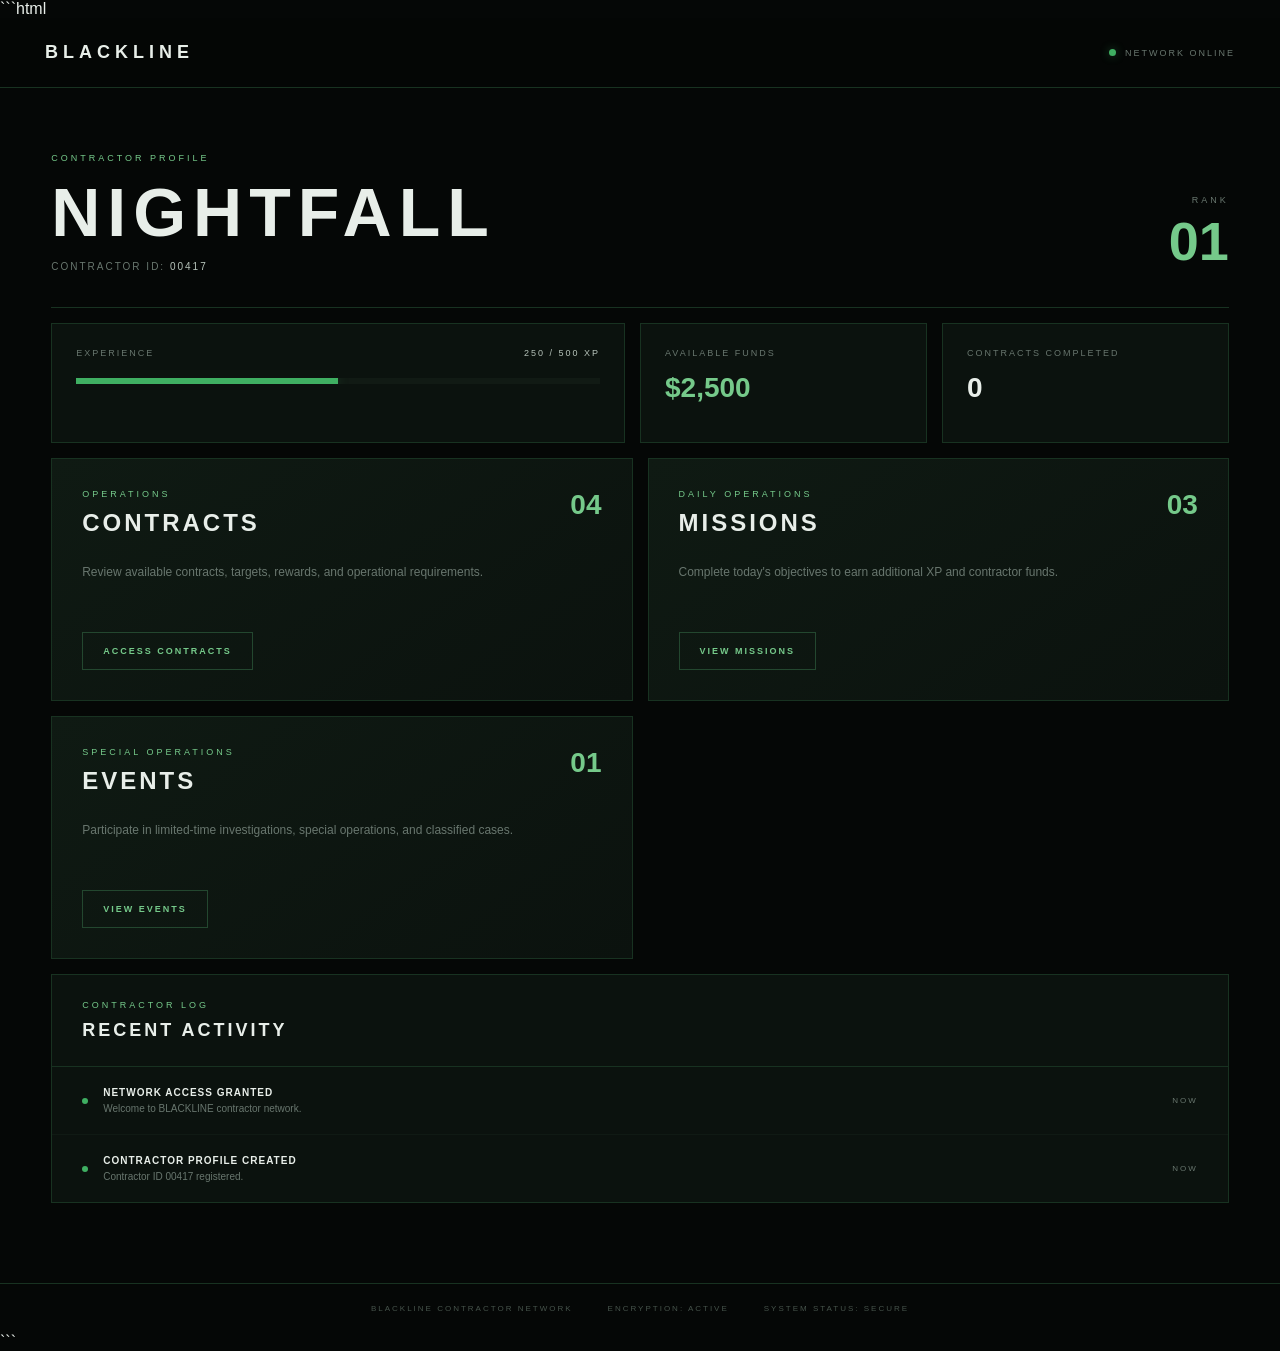
==== dashboard.html @ 9318c06d "Initial BLACKLINE project" ====
```html
<!DOCTYPE html>
<html lang="en">

<head>
    <meta charset="UTF-8">
    <meta name="viewport" content="width=device-width, initial-scale=1.0">

    <title>BLACKLINE | Dashboard</title>

    <link rel="stylesheet" href="css/dashboard.css">
</head>

<body>

    <div class="app">

        <header class="topbar">

            <div class="brand">
                BLACKLINE
            </div>

            <div class="network-status">
                <span class="status-dot"></span>
                NETWORK ONLINE
            </div>

        </header>


        <main class="dashboard">

            <!-- PLAYER HEADER -->

            <section class="player-header">

                <div>

                    <p class="eyebrow">
                        CONTRACTOR PROFILE
                    </p>

                    <h1 id="codename">
                        NIGHTFALL
                    </h1>

                    <p class="contractor-id">
                        CONTRACTOR ID:
                        <span id="contractorId">00417</span>
                    </p>

                </div>

                <div class="rank">

                    <span class="rank-label">
                        RANK
                    </span>

                    <strong id="level">
                        01
                    </strong>

                </div>

            </section>


            <!-- PLAYER STATS -->

            <section class="stats-grid">

                <div class="stat-card">

                    <div class="stat-header">

                        <span>EXPERIENCE</span>

                        <span id="xpText">
                            250 / 500 XP
                        </span>

                    </div>

                    <div class="xp-bar">

                        <div id="xpProgress"></div>

                    </div>

                </div>


                <div class="stat-card money-card">

                    <span class="stat-label">
                        AVAILABLE FUNDS
                    </span>

                    <strong id="money">
                        $2,500
                    </strong>

                </div>


                <div class="stat-card">

                    <span class="stat-label">
                        CONTRACTS COMPLETED
                    </span>

                    <strong id="contractsCompleted">
                        0
                    </strong>

                </div>

            </section>


            <!-- OPERATIONS -->

            <section class="operations-grid">

                <!-- CONTRACTS -->

                <article class="operation-card">

                    <div class="operation-top">

                        <div>

                            <p class="operation-label">
                                OPERATIONS
                            </p>

                            <h2>
                                CONTRACTS
                            </h2>

                        </div>

                        <span class="operation-count">
                            04
                        </span>

                    </div>

                    <p class="operation-description">
                        Review available contracts, targets,
                        rewards, and operational requirements.
                    </p>

                    <button
                        class="operation-button"
                        id="contractsButton"
                        type="button">

                        ACCESS CONTRACTS

                    </button>

                </article>


                <!-- DAILY MISSIONS -->

                <article class="operation-card">

                    <div class="operation-top">

                        <div>

                            <p class="operation-label">
                                DAILY OPERATIONS
                            </p>

                            <h2>
                                MISSIONS
                            </h2>

                        </div>

                        <span class="operation-count">
                            03
                        </span>

                    </div>

                    <p class="operation-description">
                        Complete today's objectives to earn
                        additional XP and contractor funds.
                    </p>

                    <button
                        class="operation-button"
                        id="dailyButton"
                        type="button">

                        VIEW MISSIONS

                    </button>

                </article>


                <!-- EVENTS -->

                <article class="operation-card">

                    <div class="operation-top">

                        <div>

                            <p class="operation-label">
                                SPECIAL OPERATIONS
                            </p>

                            <h2>
                                EVENTS
                            </h2>

                        </div>

                        <span class="operation-count">
                            01
                        </span>

                    </div>

                    <p class="operation-description">
                        Participate in limited-time investigations,
                        special operations, and classified cases.
                    </p>

                    <button
                        class="operation-button"
                        id="eventsButton"
                        type="button">

                        VIEW EVENTS

                    </button>

                </article>

            </section>


            <!-- RECENT ACTIVITY -->

            <section class="activity">

                <div class="section-heading">

                    <div>

                        <p class="operation-label">
                            CONTRACTOR LOG
                        </p>

                        <h2>
                            RECENT ACTIVITY
                        </h2>

                    </div>

                </div>


                <div class="activity-list">

                    <div class="activity-item">

                        <span class="activity-indicator"></span>

                        <div class="activity-info">

                            <strong>
                                NETWORK ACCESS GRANTED
                            </strong>

                            <span>
                                Welcome to BLACKLINE contractor network.
                            </span>

                        </div>

                        <time>
                            NOW
                        </time>

                    </div>


                    <div class="activity-item">

                        <span class="activity-indicator"></span>

                        <div class="activity-info">

                            <strong>
                                CONTRACTOR PROFILE CREATED
                            </strong>

                            <span>
                                Contractor ID 00417 registered.
                            </span>

                        </div>

                        <time>
                            NOW
                        </time>

                    </div>

                </div>

            </section>

        </main>


        <footer class="footer">

            <span>
                BLACKLINE CONTRACTOR NETWORK
            </span>

            <span>
                ENCRYPTION: ACTIVE
            </span>

            <span>
                SYSTEM STATUS: SECURE
            </span>

        </footer>

    </div>


    <script src="js/dashboard.js"></script>

</body>

</html>
```
---- css/dashboard.css ----
* {
    margin: 0;
    padding: 0;
    box-sizing: border-box;
}

:root {
    --black: #050706;
    --black-light: #080c09;
    --panel: #0b120e;
    --panel-light: #0f1a13;

    --border: #183221;
    --border-light: #23472f;

    --green-dark: #174428;
    --green: #286b3e;
    --green-bright: #3faf62;
    --green-light: #75c98a;

    --white: #e8eee9;
    --text: #b6c3ba;
    --muted: #68766e;

    --danger: #8f4545;
}

html {
    background: var(--black);
}

body {
    background: var(--black);
    color: var(--white);

    font-family:
        Arial,
        Helvetica,
        sans-serif;

    min-height: 100vh;
}

button {
    font-family: inherit;
}

.app {
    min-height: 100vh;

    display: flex;
    flex-direction: column;
}


/* =========================
   TOP BAR
========================= */

.topbar {
    height: 70px;

    display: flex;
    align-items: center;
    justify-content: space-between;

    padding: 0 45px;

    border-bottom: 1px solid var(--border);

    background: rgba(5, 7, 6, 0.95);
}

.brand {
    font-size: 18px;
    font-weight: 800;

    letter-spacing: 5px;

    color: var(--white);
}

.network-status {
    display: flex;
    align-items: center;

    gap: 9px;

    color: var(--muted);

    font-size: 9px;
    letter-spacing: 2px;
}

.status-dot {
    width: 7px;
    height: 7px;

    border-radius: 50%;

    background: var(--green-bright);

    box-shadow:
        0 0 10px rgba(63, 175, 98, 0.45);
}


/* =========================
   DASHBOARD
========================= */

.dashboard {
    width: min(1200px, 92%);

    margin: 0 auto;

    padding: 65px 0 80px;

    flex: 1;
}


/* =========================
   PLAYER HEADER
========================= */

.player-header {
    display: flex;

    align-items: flex-end;

    justify-content: space-between;

    padding-bottom: 35px;

    border-bottom: 1px solid var(--border);
}

.eyebrow,
.operation-label {
    color: var(--green-light);

    font-size: 9px;

    letter-spacing: 3px;

    margin-bottom: 10px;
}

.player-header h1 {
    font-size: clamp(40px, 6vw, 68px);

    font-weight: 800;

    letter-spacing: 7px;
}

.contractor-id {
    margin-top: 10px;

    color: var(--muted);

    font-size: 10px;

    letter-spacing: 2px;
}

.contractor-id span {
    color: var(--text);
}

.rank {
    text-align: right;
}

.rank-label {
    display: block;

    color: var(--muted);

    font-size: 9px;

    letter-spacing: 3px;

    margin-bottom: 5px;
}

.rank strong {
    font-size: 54px;

    color: var(--green-light);

    font-weight: 700;
}


/* =========================
   STATS
========================= */

.stats-grid {
    display: grid;

    grid-template-columns:
        2fr
        1fr
        1fr;

    gap: 15px;

    margin-top: 15px;
}

.stat-card {
    min-height: 120px;

    padding: 24px;

    background: var(--panel);

    border: 1px solid var(--border);

    transition:
        border-color 0.25s ease,
        background 0.25s ease;
}

.stat-card:hover {
    border-color: var(--border-light);

    background: var(--panel-light);
}

.stat-header {
    display: flex;

    justify-content: space-between;

    gap: 20px;

    color: var(--muted);

    font-size: 9px;

    letter-spacing: 2px;

    margin-bottom: 20px;
}

#xpText {
    color: var(--text);
}

.xp-bar {
    width: 100%;

    height: 6px;

    background: #111a14;

    overflow: hidden;
}

#xpProgress {
    width: 50%;

    height: 100%;

    background: var(--green-bright);

    box-shadow:
        0 0 12px rgba(63, 175, 98, 0.25);

    transition: width 0.5s ease;
}

.stat-label {
    display: block;

    color: var(--muted);

    font-size: 9px;

    letter-spacing: 2px;

    margin-bottom: 14px;
}

.stat-card strong {
    font-size: 28px;

    font-weight: 600;

    color: var(--white);
}

.money-card strong {
    color: var(--green-light);
}


/* =========================
   OPERATIONS
========================= */

.operations-grid {
    display: grid;

    grid-template-columns: 1fr 1fr;

    gap: 15px;

    margin-top: 15px;
}

.operation-card {
    padding: 30px;

    background:
        linear-gradient(
            145deg,
            var(--panel-light),
            var(--panel)
        );

    border: 1px solid var(--border);

    transition:
        transform 0.25s ease,
        border-color 0.25s ease;
}

.operation-card:hover {
    transform: translateY(-3px);

    border-color: var(--green);
}

.operation-top {
    display: flex;

    align-items: flex-start;

    justify-content: space-between;
}

.operation-card h2 {
    font-size: 24px;

    letter-spacing: 3px;

    font-weight: 700;
}

.operation-count {
    color: var(--green-light);

    font-size: 28px;

    font-weight: 700;
}

.operation-description {
    color: var(--muted);

    font-size: 12px;

    line-height: 1.7;

    max-width: 450px;

    margin-top: 25px;

    min-height: 42px;
}

.operation-button {
    margin-top: 28px;

    padding: 13px 20px;

    background: transparent;

    color: var(--green-light);

    border: 1px solid var(--border-light);

    font-size: 9px;

    font-weight: 700;

    letter-spacing: 2px;

    cursor: pointer;

    transition:
        background 0.25s ease,
        border-color 0.25s ease,
        color 0.25s ease;
}

.operation-button:hover {
    background: var(--green-dark);

    border-color: var(--green-bright);

    color: var(--white);
}


/* =========================
   ACTIVITY
========================= */

.activity {
    margin-top: 15px;

    border: 1px solid var(--border);

    background: var(--panel);
}

.section-heading {
    padding: 25px 30px;

    border-bottom: 1px solid var(--border);
}

.section-heading h2 {
    font-size: 18px;

    letter-spacing: 3px;
}

.activity-list {
    display: flex;

    flex-direction: column;
}

.activity-item {
    display: grid;

    grid-template-columns:
        auto
        1fr
        auto;

    align-items: center;

    gap: 15px;

    padding: 20px 30px;

    border-bottom: 1px solid #101a14;
}

.activity-item:last-child {
    border-bottom: none;
}

.activity-indicator {
    width: 6px;
    height: 6px;

    border-radius: 50%;

    background: var(--green-bright);
}

.activity-info {
    display: flex;

    flex-direction: column;

    gap: 5px;
}

.activity-info strong {
    font-size: 10px;

    letter-spacing: 1px;
}

.activity-info span {
    color: var(--muted);

    font-size: 10px;
}

.activity-item time {
    color: var(--muted);

    font-size: 8px;

    letter-spacing: 2px;
}


/* =========================
   FOOTER
========================= */

.footer {
    display: flex;

    justify-content: center;

    gap: 35px;

    padding: 20px 30px;

    border-top: 1px solid var(--border);

    color: #46534b;

    font-size: 8px;

    letter-spacing: 2px;
}


/* =========================
   RESPONSIVE
========================= */

@media (max-width: 850px) {

    .stats-grid {
        grid-template-columns: 1fr 1fr;
    }

    .stat-card:first-child {
        grid-column: 1 / -1;
    }

    .operations-grid {
        grid-template-columns: 1fr;
    }
}


@media (max-width: 600px) {

    .topbar {
        padding: 0 20px;
    }

    .dashboard {
        width: 90%;

        padding-top: 40px;
    }

    .player-header {
        align-items: flex-start;
    }

    .rank strong {
        font-size: 40px;
    }

    .player-header h1 {
        font-size: 36px;

        letter-spacing: 4px;
    }

    .stats-grid {
        grid-template-columns: 1fr;
    }

    .stat-card:first-child {
        grid-column: auto;
    }

    .footer {
        flex-direction: column;

        align-items: center;

        gap: 10px;
    }
}
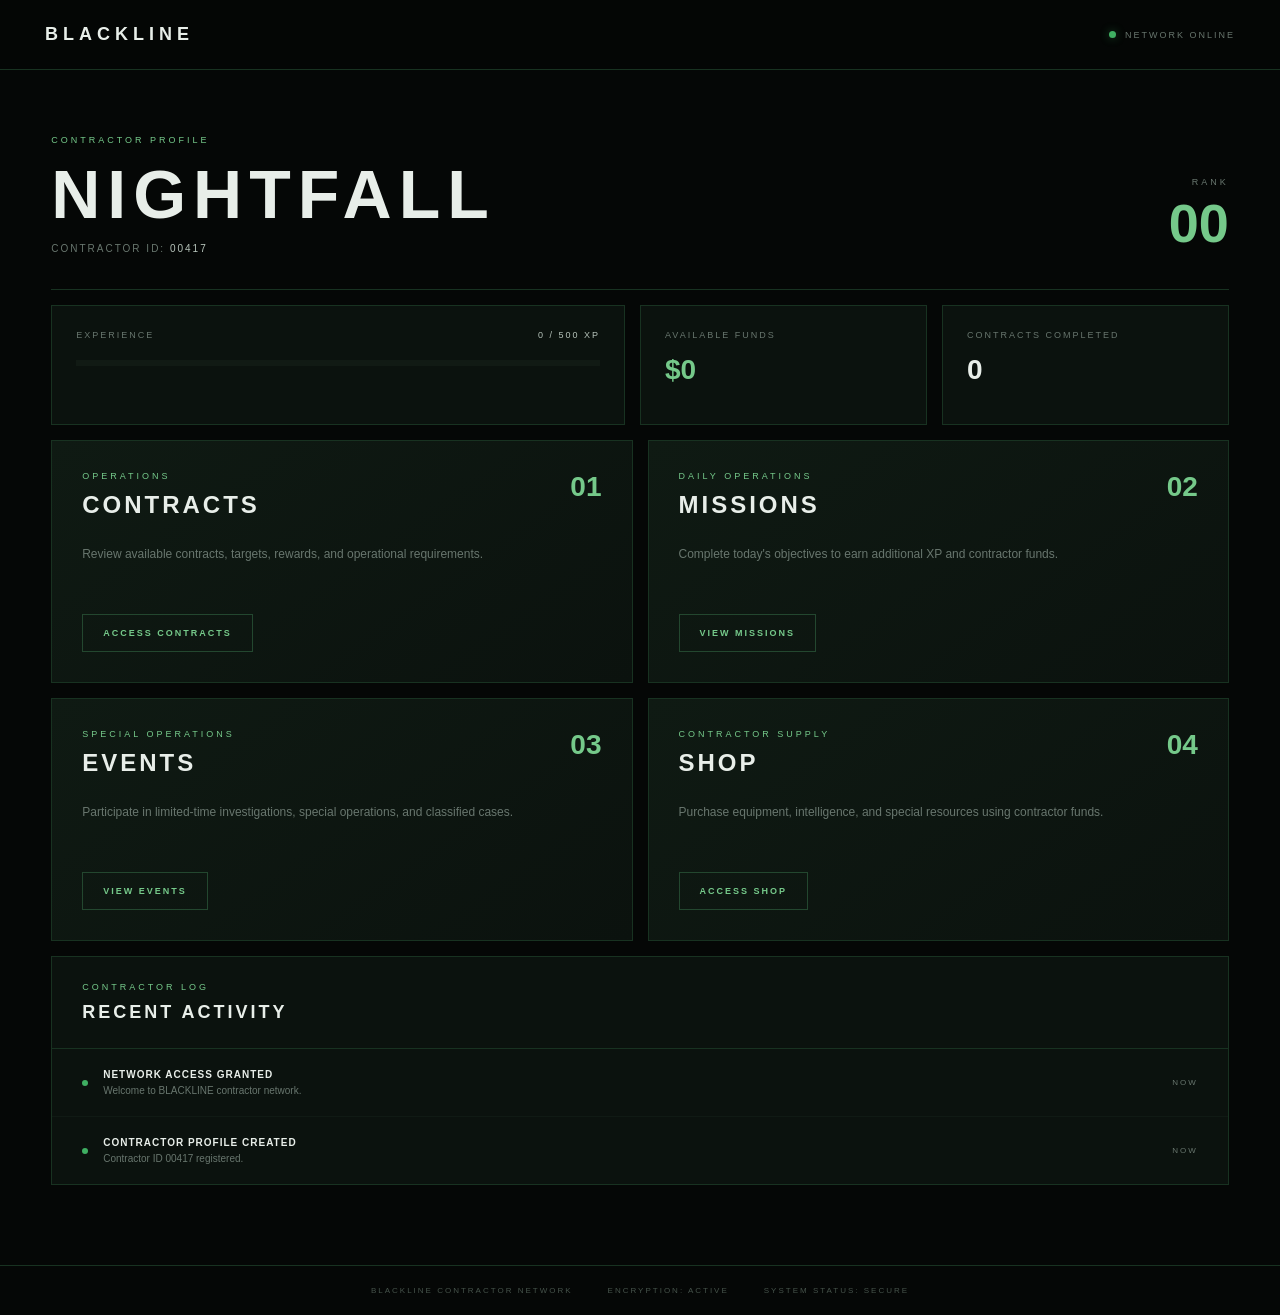
==== commit cc5040ad: "Add player progression and contract system" ====
--- a/dashboard.html
+++ b/dashboard.html
@@ -1,19 +1,32 @@
-```html
 <!DOCTYPE html>
 <html lang="en">
 
 <head>
+
     <meta charset="UTF-8">
-    <meta name="viewport" content="width=device-width, initial-scale=1.0">
+
+    <meta
+        name="viewport"
+        content="width=device-width, initial-scale=1.0"
+    >
 
     <title>BLACKLINE | Dashboard</title>
 
-    <link rel="stylesheet" href="css/dashboard.css">
+    <link
+        rel="stylesheet"
+        href="css/dashboard.css"
+    >
+
 </head>
 
 <body>
 
     <div class="app">
+
+
+        <!-- ========================================
+             TOP BAR
+        ======================================== -->
 
         <header class="topbar">
 
@@ -22,16 +35,26 @@
             </div>
 
             <div class="network-status">
+
                 <span class="status-dot"></span>
+
                 NETWORK ONLINE
+
             </div>
 
         </header>
 
 
+        <!-- ========================================
+             DASHBOARD
+        ======================================== -->
+
         <main class="dashboard">
 
-            <!-- PLAYER HEADER -->
+
+            <!-- ====================================
+                 PLAYER HEADER
+            ==================================== -->
 
             <section class="player-header">
 
@@ -46,11 +69,17 @@
                     </h1>
 
                     <p class="contractor-id">
+
                         CONTRACTOR ID:
-                        <span id="contractorId">00417</span>
-                    </p>
-
-                </div>
+
+                        <span id="contractorId">
+                            00417
+                        </span>
+
+                    </p>
+
+                </div>
+
 
                 <div class="rank">
 
@@ -59,7 +88,7 @@
                     </span>
 
                     <strong id="level">
-                        01
+                        00
                     </strong>
 
                 </div>
@@ -67,21 +96,29 @@
             </section>
 
 
-            <!-- PLAYER STATS -->
+            <!-- ====================================
+                 PLAYER STATS
+            ==================================== -->
 
             <section class="stats-grid">
 
+
+                <!-- EXPERIENCE -->
+
                 <div class="stat-card">
 
                     <div class="stat-header">
 
-                        <span>EXPERIENCE</span>
+                        <span>
+                            EXPERIENCE
+                        </span>
 
                         <span id="xpText">
-                            250 / 500 XP
-                        </span>
-
-                    </div>
+                            0 / 500 XP
+                        </span>
+
+                    </div>
+
 
                     <div class="xp-bar">
 
@@ -91,6 +128,8 @@
 
                 </div>
 
+
+                <!-- MONEY -->
 
                 <div class="stat-card money-card">
 
@@ -99,11 +138,13 @@
                     </span>
 
                     <strong id="money">
-                        $2,500
+                        $0
                     </strong>
 
                 </div>
 
+
+                <!-- CONTRACTS COMPLETED -->
 
                 <div class="stat-card">
 
@@ -117,14 +158,20 @@
 
                 </div>
 
+
             </section>
 
 
-            <!-- OPERATIONS -->
+            <!-- ====================================
+                 OPERATIONS
+            ==================================== -->
 
             <section class="operations-grid">
 
-                <!-- CONTRACTS -->
+
+                <!-- ==================================
+                     CONTRACTS
+                ================================== -->
 
                 <article class="operation-card">
 
@@ -143,20 +190,26 @@
                         </div>
 
                         <span class="operation-count">
-                            04
-                        </span>
-
-                    </div>
+                            01
+                        </span>
+
+                    </div>
+
 
                     <p class="operation-description">
-                        Review available contracts, targets,
-                        rewards, and operational requirements.
-                    </p>
+
+                        Review available contracts,
+                        targets, rewards, and
+                        operational requirements.
+
+                    </p>
+
 
                     <button
                         class="operation-button"
                         id="contractsButton"
-                        type="button">
+                        type="button"
+                    >
 
                         ACCESS CONTRACTS
 
@@ -165,7 +218,9 @@
                 </article>
 
 
-                <!-- DAILY MISSIONS -->
+                <!-- ==================================
+                     DAILY MISSIONS
+                ================================== -->
 
                 <article class="operation-card">
 
@@ -184,20 +239,26 @@
                         </div>
 
                         <span class="operation-count">
-                            03
-                        </span>
-
-                    </div>
+                            02
+                        </span>
+
+                    </div>
+
 
                     <p class="operation-description">
-                        Complete today's objectives to earn
-                        additional XP and contractor funds.
-                    </p>
+
+                        Complete today's objectives
+                        to earn additional XP and
+                        contractor funds.
+
+                    </p>
+
 
                     <button
                         class="operation-button"
                         id="dailyButton"
-                        type="button">
+                        type="button"
+                    >
 
                         VIEW MISSIONS
 
@@ -206,7 +267,9 @@
                 </article>
 
 
-                <!-- EVENTS -->
+                <!-- ==================================
+                     EVENTS
+                ================================== -->
 
                 <article class="operation-card">
 
@@ -225,20 +288,26 @@
                         </div>
 
                         <span class="operation-count">
-                            01
-                        </span>
-
-                    </div>
+                            03
+                        </span>
+
+                    </div>
+
 
                     <p class="operation-description">
-                        Participate in limited-time investigations,
-                        special operations, and classified cases.
-                    </p>
+
+                        Participate in limited-time
+                        investigations, special
+                        operations, and classified cases.
+
+                    </p>
+
 
                     <button
                         class="operation-button"
                         id="eventsButton"
-                        type="button">
+                        type="button"
+                    >
 
                         VIEW EVENTS
 
@@ -246,12 +315,65 @@
 
                 </article>
 
+
+                <!-- ==================================
+                     SHOP
+                ================================== -->
+
+                <article class="operation-card">
+
+                    <div class="operation-top">
+
+                        <div>
+
+                            <p class="operation-label">
+                                CONTRACTOR SUPPLY
+                            </p>
+
+                            <h2>
+                                SHOP
+                            </h2>
+
+                        </div>
+
+                        <span class="operation-count">
+                            04
+                        </span>
+
+                    </div>
+
+
+                    <p class="operation-description">
+
+                        Purchase equipment,
+                        intelligence, and special
+                        resources using contractor funds.
+
+                    </p>
+
+
+                    <button
+                        class="operation-button"
+                        id="shopButton"
+                        type="button"
+                    >
+
+                        ACCESS SHOP
+
+                    </button>
+
+                </article>
+
+
             </section>
 
 
-            <!-- RECENT ACTIVITY -->
+            <!-- ====================================
+                 RECENT ACTIVITY
+            ==================================== -->
 
             <section class="activity">
+
 
                 <div class="section-heading">
 
@@ -272,9 +394,13 @@
 
                 <div class="activity-list">
 
+
+                    <!-- ACTIVITY ITEM -->
+
                     <div class="activity-item">
 
                         <span class="activity-indicator"></span>
+
 
                         <div class="activity-info">
 
@@ -288,6 +414,7 @@
 
                         </div>
 
+
                         <time>
                             NOW
                         </time>
@@ -295,9 +422,12 @@
                     </div>
 
 
+                    <!-- ACTIVITY ITEM -->
+
                     <div class="activity-item">
 
                         <span class="activity-indicator"></span>
+
 
                         <div class="activity-info">
 
@@ -311,18 +441,25 @@
 
                         </div>
 
+
                         <time>
                             NOW
                         </time>
 
                     </div>
 
+
                 </div>
 
             </section>
 
+
         </main>
 
+
+        <!-- ========================================
+             FOOTER
+        ======================================== -->
 
         <footer class="footer">
 
@@ -340,12 +477,18 @@
 
         </footer>
 
+
     </div>
 
 
-    <script src="js/dashboard.js"></script>
+    <!-- ========================================
+         JAVASCRIPT
+    ======================================== -->
+
+    <script src="./js/player-state.js"></script>
+
+    <script src="./js/dashboard.js"></script>
 
 </body>
 
-</html>
-```
+</html>
